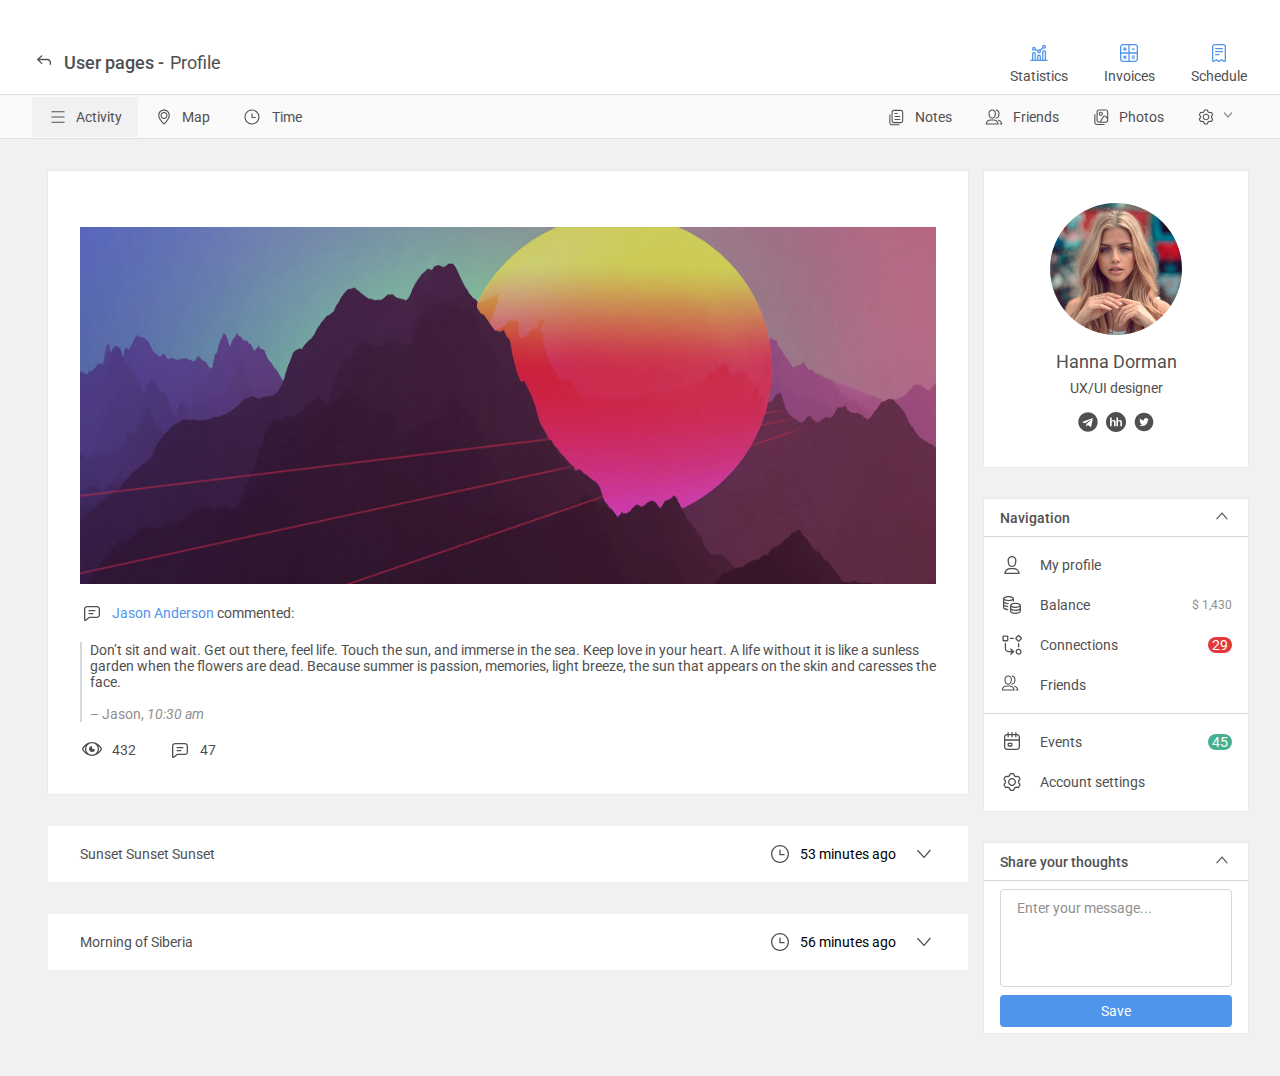
==== index.html @ f14dd613 "init" ====
<!DOCTYPE html>
<html lang="en">
<head>
    <meta charset="UTF-8">
    <meta http-equiv="X-UA-Compatible" content="IE=edge">
    <meta name="viewport" content="width=device-width, initial-scale=1.0">
    <link rel="preconnect" href="https://fonts.googleapis.com">
    <link rel="preconnect" href="https://fonts.gstatic.com" crossorigin>
    <link href="https://fonts.googleapis.com/css2?family=Roboto:ital,wght@0,400;0,500;1,400&display=swap" rel="stylesheet">
    <link rel="stylesheet" href="style/style.css">
    <title>Resume page</title>
</head>
<body>
  <header class="header">
    <div class="header__container">
      <h1 class="visually-hidden">Main page user profile</h1>
      <div class="header__top-wrap">
        <ul class="header__breadcrumbs-list">
          <li class="header__breadcrumbs-item header__breadcrumbs-item_previouse">
            <a href="" class="header__breadcrumbs-link">
              <svg width="24" height="24" viewBox="0 0 24 24" fill="none" xmlns="http://www.w3.org/2000/svg">
                <path d="M9.73251 16.0174C9.91251 16.0174 10.0825 15.9474 10.2125 15.8074C10.4525 15.5374 10.4325 15.1274 10.1725 14.8874L7.28136 12.1674H15.35C16.6479 12.1674 17.7 13.2195 17.7 14.5174V16.2971C17.7 16.656 17.991 16.9471 18.35 16.9471C18.709 16.9471 19 16.656 19 16.2971V14.5174C19 12.5015 17.3658 10.8674 15.35 10.8674H7.27185L7.27194 10.8519L10.1325 8.43738C10.4025 8.19738 10.4125 7.78738 10.1725 7.51738C9.93249 7.25738 9.52249 7.23738 9.25249 7.47738L5.2325 10.9819C4.9225 11.2619 4.9225 11.7419 5.2325 12.0219L9.29251 15.8474C9.42251 15.9674 9.57251 16.0174 9.73251 16.0174Z" fill="#505050"/>
              </svg>
            </a>
          </li>
          <li class="header__breadcrumbs-item header__breadcrumbs-item_current">
            <a href="" class="header__breadcrumbs-link">User pages</a>
          </li>
          <li class="header__breadcrumbs-item">
            <a href="" class="header__breadcrumbs-link">Profile</a>
          </li>
        </ul>
        <ul class="header__planning-panel">
          <li class="header__planning-item">
            <svg width="24" height="24" viewBox="0 0 24 24" fill="none" xmlns="http://www.w3.org/2000/svg">
              <path fill-rule="evenodd" clip-rule="evenodd" d="M19.0281 18.6972V10.9909C19.0281 9.91399 18.1551 9.04094 17.0781 9.04094C16.0011 9.04094 15.1281 9.91399 15.1281 10.9909L15.1281 18.6972H13.9501V15.5534C13.9501 14.4765 13.077 13.6034 12.0001 13.6034C10.9231 13.6034 10.0501 14.4765 10.0501 15.5534V18.6972H8.87197L8.87197 12.9909C8.87197 11.914 7.99892 11.0409 6.92197 11.0409C5.84501 11.0409 4.97197 11.914 4.97197 12.9909L4.97197 18.6972H3.93369C3.57471 18.6972 3.28369 18.9882 3.28369 19.3472C3.28369 19.7062 3.57471 19.9972 3.93369 19.9972H5.92149C5.92133 19.9972 5.92165 19.9972 5.92149 19.9972H7.92197C7.92174 19.9972 7.9222 19.9972 7.92197 19.9972H10.9992C10.9989 19.9972 10.9995 19.9972 10.9992 19.9972H13.0001C13.0004 19.9972 13.0008 19.9972 13.0011 19.9972H16.0769C16.0773 19.9972 16.0777 19.9972 16.0781 19.9972H18.0781C18.0785 19.9972 18.0789 19.9972 18.0794 19.9972H20.0665C20.4255 19.9972 20.7165 19.7062 20.7165 19.3472C20.7165 18.9882 20.4255 18.6972 20.0665 18.6972H19.0281ZM17.7281 18.6972V10.9909C17.7281 10.632 17.4371 10.3409 17.0781 10.3409C16.7191 10.3409 16.4281 10.632 16.4281 10.9909V18.6972H17.7281ZM6.27197 18.6972L6.27197 12.9909C6.27197 12.632 6.56298 12.3409 6.92197 12.3409C7.28095 12.3409 7.57197 12.632 7.57197 12.9909V18.6972H6.27197ZM11.3501 18.6972H12.6501V15.5534C12.6501 15.1945 12.3591 14.9034 12.0001 14.9034C11.6411 14.9034 11.3501 15.1945 11.3501 15.5534V18.6972Z" fill="#5095EC"/>
              <path fill-rule="evenodd" clip-rule="evenodd" d="M19.0781 5.69092C19.0781 6.79549 18.1827 7.69092 17.0781 7.69092C16.7419 7.69092 16.4251 7.60798 16.1471 7.46145L13.8606 9.58062C13.8549 9.56614 13.849 9.55174 13.8429 9.53743C13.9441 9.7767 14.0001 10.0398 14.0001 10.3159C14.0001 11.4205 13.1047 12.3159 12.0001 12.3159C10.8955 12.3159 10.0001 11.4205 10.0001 10.3159C10.0001 10.2509 10.0032 10.1866 10.0093 10.1232L8.25504 9.18188C7.90124 9.49844 7.43408 9.69092 6.92196 9.69092C5.81739 9.69092 4.92196 8.79549 4.92196 7.69092C4.92196 6.58635 5.81739 5.69092 6.92196 5.69092C8.02653 5.69092 8.92196 6.58635 8.92196 7.69092C8.92196 7.81259 8.9111 7.93173 8.89028 8.04741L10.5503 8.93817C10.5179 8.97224 10.4867 9.00745 10.4568 9.04373C10.8236 8.59924 11.3788 8.31592 12.0001 8.31592C12.3705 8.31592 12.7173 8.41659 13.0148 8.59206C13.0148 8.59206 13.0148 8.59206 13.0148 8.59206L15.2554 6.51538C15.1415 6.26399 15.0781 5.98486 15.0781 5.69092C15.0781 4.58635 15.9735 3.69092 17.0781 3.69092C18.1827 3.69092 19.0781 4.58635 19.0781 5.69092ZM17.7781 5.69092C17.7781 6.07752 17.4647 6.39092 17.0781 6.39092C16.6915 6.39092 16.3781 6.07752 16.3781 5.69092C16.3781 5.30432 16.6915 4.99092 17.0781 4.99092C17.4647 4.99092 17.7781 5.30432 17.7781 5.69092ZM7.62196 7.69092C7.62196 8.07752 7.30856 8.39092 6.92196 8.39092C6.53536 8.39092 6.22196 8.07752 6.22196 7.69092C6.22196 7.30432 6.53536 6.99092 6.92196 6.99092C7.30856 6.99092 7.62196 7.30432 7.62196 7.69092ZM12.0001 11.0159C12.3867 11.0159 12.7001 10.7025 12.7001 10.3159C12.7001 9.92932 12.3867 9.61592 12.0001 9.61592C11.6135 9.61592 11.3001 9.92932 11.3001 10.3159C11.3001 10.7025 11.6135 11.0159 12.0001 11.0159Z" fill="#5095EC"/>
            </svg>           
            <a class="header__planning-link" href="" >Statistics</a>
          </li>
          <li class="header__planning-item">
            <svg width="24" height="24" viewBox="0 0 24 24" fill="none" xmlns="http://www.w3.org/2000/svg">
              <path d="M7.86938 10.1843C7.51039 10.1843 7.21938 9.89331 7.21938 9.53433V8.68422H6.36938C6.01039 8.68422 5.71938 8.3932 5.71938 8.03422C5.71938 7.67523 6.01039 7.38422 6.36938 7.38422H7.21938V6.53433C7.21938 6.17534 7.51039 5.88433 7.86938 5.88433C8.22836 5.88433 8.51938 6.17534 8.51938 6.53433V7.38422H9.36938C9.72836 7.38422 10.0194 7.67523 10.0194 8.03422C10.0194 8.3932 9.72836 8.68422 9.36938 8.68422H8.51938V9.53433C8.51938 9.89331 8.22836 10.1843 7.86938 10.1843Z" fill="#5095EC"/>
              <path d="M9.38966 17.6766C9.13582 17.9305 8.72426 17.9305 8.47042 17.6766L7.86931 17.0755L7.26828 17.6765C7.01444 17.9304 6.60288 17.9304 6.34904 17.6765C6.0952 17.4227 6.0952 17.0111 6.34904 16.7573L6.95007 16.1563L6.3491 15.5553C6.09526 15.3014 6.09526 14.8899 6.3491 14.6361C6.60294 14.3822 7.0145 14.3822 7.26834 14.6361L7.86931 15.237L8.47036 14.636C8.7242 14.3821 9.13576 14.3821 9.3896 14.636C9.64344 14.8898 9.64344 15.3014 9.3896 15.5552L8.78855 16.1563L9.38966 16.7574C9.6435 17.0112 9.6435 17.4228 9.38966 17.6766Z" fill="#5095EC"/>
              <path d="M15.2561 14.4544C14.8971 14.4544 14.6061 14.7454 14.6061 15.1044C14.6061 15.4634 14.8971 15.7544 15.2561 15.7544H17.2561C17.6151 15.7544 17.9061 15.4634 17.9061 15.1044C17.9061 14.7454 17.6151 14.4544 17.2561 14.4544H15.2561Z" fill="#5095EC"/>
              <path d="M14.6061 17.1405C14.6061 16.7816 14.8971 16.4905 15.2561 16.4905H17.2561C17.6151 16.4905 17.9061 16.7816 17.9061 17.1405C17.9061 17.4995 17.6151 17.7905 17.2561 17.7905H15.2561C14.8971 17.7905 14.6061 17.4995 14.6061 17.1405Z" fill="#5095EC"/>
              <path d="M14.6061 8.03428C14.6061 7.67529 14.8971 7.38428 15.2561 7.38428H17.2561C17.6151 7.38428 17.9061 7.67529 17.9061 8.03428C17.9061 8.39326 17.6151 8.68428 17.2561 8.68428H15.2561C14.8971 8.68428 14.6061 8.39326 14.6061 8.03428Z" fill="#5095EC"/>
              <path fill-rule="evenodd" clip-rule="evenodd" d="M18 21C19.6569 21 21 19.6569 21 18V6C21 4.34315 19.6569 3 18 3H6C4.4467 3 3.16912 4.1805 3.01549 5.69327C3.00525 5.79412 3 5.89645 3 6V18C3 19.6569 4.34315 21 6 21H18ZM4.3 6C4.3 5.06112 5.06112 4.3 6 4.3L11.3522 4.3V11.3463H4.3V6ZM4.3 12.6463V18C4.3 18.9389 5.06112 19.7 6 19.7H11.3522V12.6463H4.3ZM12.6522 19.7H18C18.9389 19.7 19.7 18.9389 19.7 18V12.6463H12.6522V19.7ZM19.7 11.3463V6C19.7 5.06112 18.9389 4.3 18 4.3H12.6522V11.3463H19.7Z" fill="#5095EC"/>
            </svg>
            <a class="header__planning-link" href="" >Invoices</a>            
          </li>
          <li class="header__planning-item">
            <svg width="24" height="24" viewBox="0 0 24 24" fill="none" xmlns="http://www.w3.org/2000/svg">
              <path d="M8.65023 6.99888C8.29112 6.99888 8 7.28976 8 7.64858C8 8.00739 8.29112 8.29827 8.65023 8.29827H15.3527C15.7118 8.29827 16.0029 8.00739 16.0029 7.64858C16.0029 7.28976 15.7118 6.99888 15.3527 6.99888H8.65023Z" fill="#5095EC"/>
              <path d="M8 10.6472C8 10.2884 8.29112 9.99748 8.65023 9.99748H15.3526C15.7118 9.99748 16.0029 10.2884 16.0029 10.6472C16.0029 11.006 15.7118 11.2969 15.3526 11.2969H8.65023C8.29112 11.2969 8 11.006 8 10.6472Z" fill="#5095EC"/>
              <path d="M8 13.6458C8 13.287 8.29112 12.9961 8.65023 12.9961H11.8514C12.2105 12.9961 12.5016 13.287 12.5016 13.6458C12.5016 14.0046 12.2105 14.2955 11.8514 14.2955H8.65023C8.29112 14.2955 8 14.0046 8 13.6458Z" fill="#5095EC"/>
              <path fill-rule="evenodd" clip-rule="evenodd" d="M5 19.3936L5.00893 5.59989C5.00893 4.16462 6.1734 3.0011 7.60986 3.0011H16.3991C17.8355 3.0011 19 4.16462 19 5.59989L18.9911 19.3991C18.9911 20.6529 17.6129 21.4191 16.5467 20.7581L14.8715 19.7196C14.6634 19.5906 14.3979 19.601 14.2005 19.7458L12.9123 20.6909C12.3486 21.1045 11.5814 21.1045 11.0177 20.6909L9.73916 19.7529C9.54025 19.607 9.27229 19.5976 9.06373 19.7294L7.45607 20.7453C6.39034 21.4187 5 20.6536 5 19.3936ZM17.6911 19.3983L17.7 5.59989C17.7 4.8836 17.1186 4.3011 16.3991 4.3011H7.60986C6.89036 4.3011 6.30893 4.88444 6.30893 5.60073L6.3 19.3939C6.30021 19.6278 6.55998 19.7737 6.76164 19.6463L8.3693 18.6304C9.02973 18.2131 9.87828 18.2426 10.5082 18.7047L11.7867 19.6428C11.8927 19.7205 12.0373 19.7205 12.1433 19.6428L13.4315 18.6977C14.0565 18.2391 14.8976 18.2062 15.5565 18.6147L17.2316 19.6532C17.4335 19.7783 17.6911 19.6312 17.6911 19.3983Z" fill="#5095EC"/>
            </svg>
            <a class="header__planning-link" href="" >Schedule</a>             
          </li>
        </ul>
      </div>
      
      <nav class="header__navigation navigation">
        <ul class="navigation__list-1">
          <li class="navigation__item navigation__item-current navigation__item-activity">
            <a href="" class="navigation__link">Activity</a>
          </li>
          <li class="navigation__item navigation__item-map">
            <a href="map.html" class="navigation__link">Map</a>
          </li>
          <li class="navigation__item navigation__item-time">
            <a href="timer.html" class="navigation__link">Time</a>
          </li>
        </ul>
        <ul class="navigation__list-2">
          <li class="navigation__item navigation__item-notes">
            <a href="" class="navigation__link">Notes</a>
          </li>
          <li class="navigation__item navigation__item-friends">
            <a href="" class="navigation__link">Friends</a>
          </li>
          <li class="navigation__item navigation__item-photos">
            <a href="" class="navigation__link">Photos</a>
          </li>
          <li class="navigation__item navigation__item-settings">
            <p class="navigation__item-settings-title visually-hidden">Settings</p>
            <a href="" class="navigation__link nav-settings-link">
              <svg width="24" height="24" viewBox="0 0 24 24" fill="none" xmlns="http://www.w3.org/2000/svg">
                <path d="M7.71387 9.99632C7.71387 9.81632 7.78387 9.64632 7.92387 9.51632C8.19387 9.27632 8.60387 9.29632 8.84387 9.55632L11.9901 13.0495L15.0079 9.56022C15.2479 9.29022 15.6579 9.28022 15.9279 9.52022C16.1879 9.76022 16.2079 10.1702 15.9679 10.4402L12.5101 14.4195C12.2301 14.7295 11.7501 14.7295 11.4701 14.4195L7.88387 10.4363C7.76387 10.3063 7.71387 10.1563 7.71387 9.99632Z" fill="#8F8F8F"/>
              </svg>                
            </a>
          </li>
        </ul>
      </nav>
    </div>
  </header>
  <main>
    <section class="profile">
      <div class="container profile__container">
        <h2 class="visually-hidden">Hanna Dorman</h2>
        <div class="profile-wrap">
          <div class="profile-name-wrap">
            <img class="profile-img" src="image/images/user-photo.jpg" alt="Фотография пользователя данной страницы">
            <p class="profile-name">Hanna Dorman</p>
            <p class="profile-job">UX/UI designer</p>
            <ul class="profile-sm-list">
              <li class="profile-sm-item">
                <a href="" class="profile-link" aria-label="Ссылка на Telegram">
                  <svg width="20" height="20" viewBox="0 0 20 20" fill="none" xmlns="http://www.w3.org/2000/svg">
                    <path d="M10 0.3125C4.64813 0.3125 0.3125 4.64875 0.3125 10C0.3125 15.3512 4.64875 19.6875 10 19.6875C15.3519 19.6875 19.6875 15.3512 19.6875 10C19.6875 4.64875 15.3512 0.3125 10 0.3125ZM14.7581 6.94938L13.1681 14.4419C13.0506 14.9731 12.7344 15.1019 12.2931 14.8519L9.87125 13.0669L8.70312 14.1919C8.57438 14.3206 8.465 14.43 8.215 14.43L8.38688 11.965L12.875 7.91C13.0706 7.73812 12.8319 7.64062 12.5737 7.8125L7.02688 11.3044L4.63625 10.5581C4.11688 10.3944 4.105 10.0387 4.74563 9.78875L14.0856 6.18688C14.5194 6.03063 14.8981 6.2925 14.7575 6.94875L14.7581 6.94938Z" fill="#505050"/>
                    <clipPath id="clip0_6_327">
                    <rect width="20" height="20" fill="white"/>
                    </clipPath>
                  </svg>
                </a>
              </li>
              <li class="profile-sm-item">
                <a href="" class="profile-link" aria-label="Ссылка на HH.ru">
                  <svg width="20" height="20" viewBox="0 0 20 20" fill="none" xmlns="http://www.w3.org/2000/svg">
                    <path d="M10 20C15.5229 20 20 15.5229 20 10C20 4.47708 15.5229 0 10 0C4.47708 0 0 4.47708 0 10C0 15.5229 4.47708 20 10 20Z" fill="#505050"/>
                    <path d="M5.68761 5.48706V8.88873C6.20552 8.27123 6.82636 7.96039 7.54636 7.96039C7.91719 7.96039 8.24927 8.03123 8.54719 8.17164C8.84594 8.31123 9.06927 8.49039 9.22011 8.70789C9.37177 8.92748 9.47427 9.16789 9.52969 9.43289C9.58469 9.69664 9.61219 10.1071 9.61219 10.6637V14.3008H8.00302V11.025C8.00302 10.375 7.97386 9.96331 7.91261 9.78831C7.85522 9.61688 7.74138 9.46999 7.58969 9.37164C7.43469 9.26706 7.24177 9.21539 7.00886 9.21539C6.74219 9.21539 6.50302 9.28206 6.29511 9.41456C6.08261 9.54789 5.93011 9.74706 5.83344 10.0133C5.73511 10.28 5.68594 10.6737 5.68761 11.195L5.68594 14.3008H4.07886V5.48706H5.68802H5.68761ZM12.0239 5.48706V8.88873C12.5422 8.27123 13.1626 7.96039 13.8822 7.96039C14.2518 7.96039 14.5864 8.03123 14.8847 8.17164C15.1822 8.31123 15.4055 8.49039 15.5555 8.70789C15.7069 8.92602 15.8122 9.17271 15.8651 9.43289C15.9205 9.69664 15.948 10.1071 15.948 10.6637V14.3008H14.3405V11.025C14.3405 10.375 14.3101 9.96331 14.2489 9.78831C14.1915 9.61665 14.0773 9.46968 13.9251 9.37164C13.7718 9.26706 13.5772 9.21539 13.3443 9.21539C13.078 9.21539 12.8389 9.28206 12.6305 9.41456C12.4209 9.54789 12.2676 9.74706 12.1697 10.0133C12.073 10.28 12.0239 10.6737 12.0239 11.195V14.3008H10.4168V5.48706H12.0239Z" fill="white"/>
                    <clipPath id="clip0_6_330">
                    <rect width="20" height="20" fill="white"/>
                    </clipPath>
                  </svg>                    
                </a>
              </li>
              <li class="profile-sm-item">
                <a href="" class="profile-link" aria-label="Ссылка на Twiter">
                  <svg width="20" height="20" viewBox="0 0 20 20" fill="none" xmlns="http://www.w3.org/2000/svg">
                    <path d="M10 19.3091C15.1413 19.3091 19.3091 15.1413 19.3091 10C19.3091 4.85874 15.1413 0.690918 10 0.690918C4.85874 0.690918 0.690918 4.85874 0.690918 10C0.690918 15.1413 4.85874 19.3091 10 19.3091Z" fill="#505050"/>
                    <path d="M5.88716 6.58909C5.88716 6.58909 7.36352 8.25818 9.80716 8.53091C9.80716 8.53091 9.6908 7.13455 10.9308 6.35637C10.9308 6.35637 12.2108 5.50182 13.1817 6.74546C13.1817 6.74546 14.1126 6.55273 14.4617 6.32C14.4617 6.32 14.189 6.84728 13.7235 7.30182L14.7708 7.09455L13.7999 8.14182C13.7999 8.14182 14.189 11.6727 10.3272 13.5345C10.3272 13.5345 7.31989 14.6218 5.22534 13.1855C5.22534 13.1855 7.78534 12.7964 8.05807 12.2145C8.05807 12.2145 6.69807 12.0582 6.34898 10.8945L7.08716 10.8545C7.08716 10.8545 5.80716 10.7382 5.6508 8.91273L6.50534 9.02909C6.50898 9.03273 5.14898 8.64728 5.88716 6.58909Z" fill="white"/>
                    <clipPath id="clip0_6_338">
                    <rect width="20" height="20" fill="white"/>
                    </clipPath>
                  </svg>                    
                </a>
              </li>
            </ul>
          </div>
          <div class="profile__navigation-wrap">
            <div class="profile__navigation-subwrap menu-subwrap">
              <h3 class="profile__navigation-title subtitle">Navigation</h3>
              <button class="profile__navigation-btn btn-arrow-up">
                <svg width="20" height="20" viewBox="0 0 20 20" fill="none" xmlns="http://www.w3.org/2000/svg">
                  <path d="M4.26636 12.8665C4.26636 13.0165 4.32469 13.1582 4.44136 13.2665C4.66636 13.4665 5.00802 13.4499 5.20802 13.2332L9.99161 7.9256L14.6166 13.2666C14.8166 13.4916 15.1583 13.4999 15.3833 13.2999C15.5999 13.0999 15.6166 12.7582 15.4166 12.5332L10.4249 6.78394C10.1916 6.5256 9.79161 6.5256 9.55827 6.78394L4.40802 12.4999C4.30802 12.6082 4.26636 12.7332 4.26636 12.8665Z" fill="#505050"/>
                </svg>                  
              </button>  
            </div>

            <nav class="profile__navigation page-nav">
              <ul class="page-nav__list-1">
                <li class="page-nav__item page-nav__item-myprof">
                  <a class="page-nav__link" href="" >My profile</a>
                </li>
                <li class="page-nav__item page-nav__item-balance">
                  <a class="page-nav__link" href="" >Balance</a>
                  <p class="page-nav-balance">$ 1,430</p>
                </li>
                <li class="page-nav__item page-nav__item-connect">
                  <a class="page-nav__link" href="" >Connections</a>
                </li>
                <li class="page-nav__item page-nav__item-friends">
                  <a class="page-nav__link" href="" >Friends</a>
                </li>
              </ul>
              <ul class="page-nav__list-2">
                <li class="page-nav__item page-nav__item-events">
                  <a class="page-nav__link" href="" >Events</a>
                </li>
                <li class="page-nav__item page-nav__item-settings">
                  <a class="page-nav__link" href="" >Account settings</a>
                </li>
              </ul>
            </nav>
          </div>
          <div class="profile__message-wrap message">
            <div class="message-title-wrap menu-subwrap">
              <h3 class="message-title subtitle">Share your thoughts</h3>
              <button class="message__btn btn-arrow-up">
                <svg width="20" height="20" viewBox="0 0 20 20" fill="none" xmlns="http://www.w3.org/2000/svg">
                  <path d="M4.26636 12.8665C4.26636 13.0165 4.32469 13.1582 4.44136 13.2665C4.66636 13.4665 5.00802 13.4499 5.20802 13.2332L9.99161 7.9256L14.6166 13.2666C14.8166 13.4916 15.1583 13.4999 15.3833 13.2999C15.5999 13.0999 15.6166 12.7582 15.4166 12.5332L10.4249 6.78394C10.1916 6.5256 9.79161 6.5256 9.55827 6.78394L4.40802 12.4999C4.30802 12.6082 4.26636 12.7332 4.26636 12.8665Z" fill="#505050"/>
                </svg>  
              </button>
            </div>

            <form class="message__form"
                  action="https://jsonplaceholder.typicode.com/posts"
                  enctype="application/x-www-form-urlencoded"
                  method="get" >
              <label class="visually-hidden" for="story">Enter your message</label>
              <textarea class="message__input" name="story" id="story" cols="20" rows="5" placeholder="Enter your message..."></textarea>
              <button class="message__btn-submit" type="submit">Save</button>
            </form>
          </div>
          <article class="posts">
            <h3 class="posts__title visually-hidden">Last post</h3>
            <div class="posts__comment-autor-wrap">
              <div class="posts__img-wrap">
                <img class="posts-img" src="image/images/post-image.png" alt="Восходящее солнце, выглядывает из-за гор на переднем плане">
                </div>
              <p class="posts__comment-autor">
                <a href="" class="posts__comment-autor-link">Jason Anderson</a>  
                commented:
              </p>
              <figure class="posts__figure">
                <blockquote  class="posts__blockquote">
                  <p class="posts__blockquote-text">
                    Don’t&nbsp;sit and wait. Get out there, feel life. Touch the sun, and immerse in&nbsp;the sea. 
                    Keep love in&nbsp;your heart. A&nbsp;life without it&nbsp;is&nbsp;like a&nbsp;sunless 
                    garden when the flowers are dead. Because summer is&nbsp;passion, memories, light breeze, 
                    the sun that appears on&nbsp;the skin and caresses the face.
                  </p>
                </blockquote>
                <figcaption class="posts__name-autor">– Jason, <time datetime="2022-10-12T10:30Z">10:30 am</time></figcaption>
              </figure>
              <div class="posts__other-comment-wrap">
                <p class="posts__other-comments">432</p>
                <button class="posts__comment-show-all">
                  <svg width="24" height="24" viewBox="0 0 24 24" fill="none" xmlns="http://www.w3.org/2000/svg">
                    <path fill-rule="evenodd" clip-rule="evenodd" d="M4 8C4 6.34315 5.34315 5 7 5H17C18.6569 5 20 6.34315 20 8V14C20 15.6569 18.6569 17 17 17H9.52219L6.1121 19.7281C5.26091 20.409 4 19.803 4 18.7129V8ZM5.3 18.7129L9.06617 15.7H17C17.9389 15.7 18.7 14.9389 18.7 14V8C18.7 7.06112 17.9389 6.3 17 6.3H7C6.06112 6.3 5.3 7.06112 5.3 8L5.3 18.7129ZM8.49219 9.64356C8.49219 9.28458 8.7832 8.99356 9.14219 8.99356H14.8579C15.2169 8.99356 15.5079 9.28458 15.5079 9.64356C15.5079 10.0025 15.2169 10.2936 14.8579 10.2936L9.14219 10.2936C8.7832 10.2936 8.49219 10.0025 8.49219 9.64356ZM8.49219 12.6361C8.49219 12.2771 8.7832 11.9861 9.14219 11.9861L12.7912 11.9861C13.1502 11.9861 13.4412 12.2771 13.4412 12.6361C13.4412 12.9951 13.1502 13.2861 12.7912 13.2861H9.14219C8.7832 13.2861 8.49219 12.9951 8.49219 12.6361Z" fill="#505050"/>
                  </svg>
                  <span class="posts__comment-show-all-txt">47</span>                  
                </button>
              </div>
  
            </div>
            <article class="post-2">
              <h3 class="post-2__title">Sunset Sunset Sunset</h3>
              <div class="post-2__info-wrap">
                <button class="post-2__btn btn-arrow-down">
                  <svg width="24" height="24" viewBox="0 0 24 24" fill="none" xmlns="http://www.w3.org/2000/svg">
                    <path d="M12.65 8.15343C12.65 7.79445 12.359 7.50344 12 7.50344C11.641 7.50344 11.35 7.79445 11.35 8.15343V12.6534C11.35 13.0124 11.641 13.3034 12 13.3034H16C16.359 13.3034 16.65 13.0124 16.65 12.6534C16.65 12.2945 16.359 12.0034 16 12.0034H12.65V8.15343Z" fill="#505050"/>
                    <path fill-rule="evenodd" clip-rule="evenodd" d="M3 12C3 7.02944 7.02944 3 12 3C16.9706 3 21 7.02944 21 12C21 16.9706 16.9706 21 12 21C7.02944 21 3 16.9706 3 12ZM12 4.3C7.74741 4.3 4.3 7.74741 4.3 12C4.3 16.2526 7.74741 19.7 12 19.7C16.2526 19.7 19.7 16.2526 19.7 12C19.7 7.74741 16.2526 4.3 12 4.3Z" fill="#505050"/>
                  </svg>                    
                  <span class="post-2__timepost timepost">53 minutes ago</span>
                  <svg width="24" height="24" viewBox="0 0 24 24" fill="none" xmlns="http://www.w3.org/2000/svg">
                    <path d="M5.11963 8.56008C5.11963 8.38008 5.18963 8.21008 5.32963 8.08008C5.59963 7.84008 6.00963 7.86008 6.24963 8.12008L11.9899 14.4892L17.5399 8.08006C17.7799 7.81006 18.1899 7.80006 18.4599 8.04006C18.7199 8.28006 18.7399 8.69006 18.4999 8.96006L12.5099 15.8592C12.2299 16.1692 11.7499 16.1692 11.4699 15.8592L5.28963 9.00008C5.16963 8.87008 5.11963 8.72008 5.11963 8.56008Z" fill="#505050"/>
                  </svg>                    
                </button>
              </div>
            </article>
            <article class="post-3">
              <h3 class="post-3__title">Morning of Siberia</h3>
              <div class="post-3__info-wrap">
                <button class="post-3__btn btn-arrow-down">
                  <svg width="24" height="24" viewBox="0 0 24 24" fill="none" xmlns="http://www.w3.org/2000/svg">
                    <path d="M12.65 8.15343C12.65 7.79445 12.359 7.50344 12 7.50344C11.641 7.50344 11.35 7.79445 11.35 8.15343V12.6534C11.35 13.0124 11.641 13.3034 12 13.3034H16C16.359 13.3034 16.65 13.0124 16.65 12.6534C16.65 12.2945 16.359 12.0034 16 12.0034H12.65V8.15343Z" fill="#505050"/>
                    <path fill-rule="evenodd" clip-rule="evenodd" d="M3 12C3 7.02944 7.02944 3 12 3C16.9706 3 21 7.02944 21 12C21 16.9706 16.9706 21 12 21C7.02944 21 3 16.9706 3 12ZM12 4.3C7.74741 4.3 4.3 7.74741 4.3 12C4.3 16.2526 7.74741 19.7 12 19.7C16.2526 19.7 19.7 16.2526 19.7 12C19.7 7.74741 16.2526 4.3 12 4.3Z" fill="#505050"/>
                  </svg>         
                  <span class="post-3__timepost timepost">56 minutes ago</span>
                  <svg width="24" height="24" viewBox="0 0 24 24" fill="none" xmlns="http://www.w3.org/2000/svg">
                    <path d="M5.11963 8.56008C5.11963 8.38008 5.18963 8.21008 5.32963 8.08008C5.59963 7.84008 6.00963 7.86008 6.24963 8.12008L11.9899 14.4892L17.5399 8.08006C17.7799 7.81006 18.1899 7.80006 18.4599 8.04006C18.7199 8.28006 18.7399 8.69006 18.4999 8.96006L12.5099 15.8592C12.2299 16.1692 11.7499 16.1692 11.4699 15.8592L5.28963 9.00008C5.16963 8.87008 5.11963 8.72008 5.11963 8.56008Z" fill="#505050"/>
                  </svg>  
                </button>
              </div>
            </article>
          </article>
        </div>
      </div>
    </section>
  </main>
</body>
</html>
---- style/style.css ----
/* @import "var.css"; */
@import "normilize.css";
@import "global_style.css";
@import "header.css";
@import "page.css";
@import "map.css";
@import "timer.css";
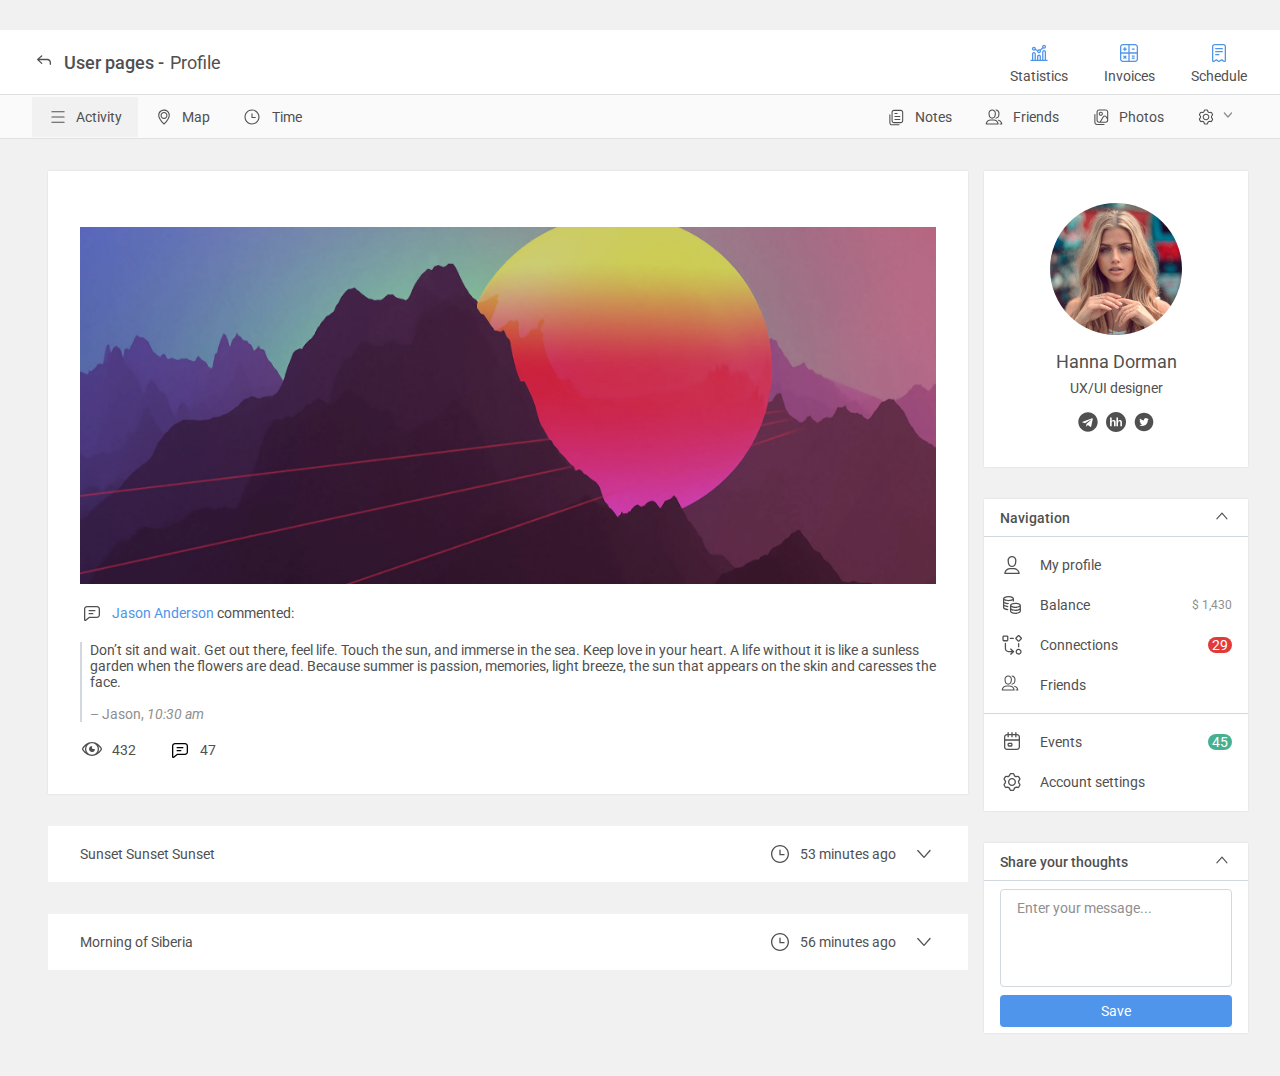
==== commit b1905cb4: "connected map API, added hover, fix some style problems" ====
--- a/index.html
+++ b/index.html
@@ -13,21 +13,20 @@
 <body>
   <header class="header">
     <div class="header__container">
-      <h1 class="visually-hidden">Main page user profile</h1>
       <div class="header__top-wrap">
         <ul class="header__breadcrumbs-list">
           <li class="header__breadcrumbs-item header__breadcrumbs-item_previouse">
-            <a href="" class="header__breadcrumbs-link">
+            <a href="#" class="header__breadcrumbs-link">
               <svg width="24" height="24" viewBox="0 0 24 24" fill="none" xmlns="http://www.w3.org/2000/svg">
                 <path d="M9.73251 16.0174C9.91251 16.0174 10.0825 15.9474 10.2125 15.8074C10.4525 15.5374 10.4325 15.1274 10.1725 14.8874L7.28136 12.1674H15.35C16.6479 12.1674 17.7 13.2195 17.7 14.5174V16.2971C17.7 16.656 17.991 16.9471 18.35 16.9471C18.709 16.9471 19 16.656 19 16.2971V14.5174C19 12.5015 17.3658 10.8674 15.35 10.8674H7.27185L7.27194 10.8519L10.1325 8.43738C10.4025 8.19738 10.4125 7.78738 10.1725 7.51738C9.93249 7.25738 9.52249 7.23738 9.25249 7.47738L5.2325 10.9819C4.9225 11.2619 4.9225 11.7419 5.2325 12.0219L9.29251 15.8474C9.42251 15.9674 9.57251 16.0174 9.73251 16.0174Z" fill="#505050"/>
               </svg>
             </a>
           </li>
           <li class="header__breadcrumbs-item header__breadcrumbs-item_current">
-            <a href="" class="header__breadcrumbs-link">User pages</a>
+            <a href="#" class="header__breadcrumbs-link">User pages</a>
           </li>
           <li class="header__breadcrumbs-item">
-            <a href="" class="header__breadcrumbs-link">Profile</a>
+            <a href="#" class="header__breadcrumbs-link">Profile</a>
           </li>
         </ul>
         <ul class="header__planning-panel">
@@ -36,7 +35,7 @@
               <path fill-rule="evenodd" clip-rule="evenodd" d="M19.0281 18.6972V10.9909C19.0281 9.91399 18.1551 9.04094 17.0781 9.04094C16.0011 9.04094 15.1281 9.91399 15.1281 10.9909L15.1281 18.6972H13.9501V15.5534C13.9501 14.4765 13.077 13.6034 12.0001 13.6034C10.9231 13.6034 10.0501 14.4765 10.0501 15.5534V18.6972H8.87197L8.87197 12.9909C8.87197 11.914 7.99892 11.0409 6.92197 11.0409C5.84501 11.0409 4.97197 11.914 4.97197 12.9909L4.97197 18.6972H3.93369C3.57471 18.6972 3.28369 18.9882 3.28369 19.3472C3.28369 19.7062 3.57471 19.9972 3.93369 19.9972H5.92149C5.92133 19.9972 5.92165 19.9972 5.92149 19.9972H7.92197C7.92174 19.9972 7.9222 19.9972 7.92197 19.9972H10.9992C10.9989 19.9972 10.9995 19.9972 10.9992 19.9972H13.0001C13.0004 19.9972 13.0008 19.9972 13.0011 19.9972H16.0769C16.0773 19.9972 16.0777 19.9972 16.0781 19.9972H18.0781C18.0785 19.9972 18.0789 19.9972 18.0794 19.9972H20.0665C20.4255 19.9972 20.7165 19.7062 20.7165 19.3472C20.7165 18.9882 20.4255 18.6972 20.0665 18.6972H19.0281ZM17.7281 18.6972V10.9909C17.7281 10.632 17.4371 10.3409 17.0781 10.3409C16.7191 10.3409 16.4281 10.632 16.4281 10.9909V18.6972H17.7281ZM6.27197 18.6972L6.27197 12.9909C6.27197 12.632 6.56298 12.3409 6.92197 12.3409C7.28095 12.3409 7.57197 12.632 7.57197 12.9909V18.6972H6.27197ZM11.3501 18.6972H12.6501V15.5534C12.6501 15.1945 12.3591 14.9034 12.0001 14.9034C11.6411 14.9034 11.3501 15.1945 11.3501 15.5534V18.6972Z" fill="#5095EC"/>
               <path fill-rule="evenodd" clip-rule="evenodd" d="M19.0781 5.69092C19.0781 6.79549 18.1827 7.69092 17.0781 7.69092C16.7419 7.69092 16.4251 7.60798 16.1471 7.46145L13.8606 9.58062C13.8549 9.56614 13.849 9.55174 13.8429 9.53743C13.9441 9.7767 14.0001 10.0398 14.0001 10.3159C14.0001 11.4205 13.1047 12.3159 12.0001 12.3159C10.8955 12.3159 10.0001 11.4205 10.0001 10.3159C10.0001 10.2509 10.0032 10.1866 10.0093 10.1232L8.25504 9.18188C7.90124 9.49844 7.43408 9.69092 6.92196 9.69092C5.81739 9.69092 4.92196 8.79549 4.92196 7.69092C4.92196 6.58635 5.81739 5.69092 6.92196 5.69092C8.02653 5.69092 8.92196 6.58635 8.92196 7.69092C8.92196 7.81259 8.9111 7.93173 8.89028 8.04741L10.5503 8.93817C10.5179 8.97224 10.4867 9.00745 10.4568 9.04373C10.8236 8.59924 11.3788 8.31592 12.0001 8.31592C12.3705 8.31592 12.7173 8.41659 13.0148 8.59206C13.0148 8.59206 13.0148 8.59206 13.0148 8.59206L15.2554 6.51538C15.1415 6.26399 15.0781 5.98486 15.0781 5.69092C15.0781 4.58635 15.9735 3.69092 17.0781 3.69092C18.1827 3.69092 19.0781 4.58635 19.0781 5.69092ZM17.7781 5.69092C17.7781 6.07752 17.4647 6.39092 17.0781 6.39092C16.6915 6.39092 16.3781 6.07752 16.3781 5.69092C16.3781 5.30432 16.6915 4.99092 17.0781 4.99092C17.4647 4.99092 17.7781 5.30432 17.7781 5.69092ZM7.62196 7.69092C7.62196 8.07752 7.30856 8.39092 6.92196 8.39092C6.53536 8.39092 6.22196 8.07752 6.22196 7.69092C6.22196 7.30432 6.53536 6.99092 6.92196 6.99092C7.30856 6.99092 7.62196 7.30432 7.62196 7.69092ZM12.0001 11.0159C12.3867 11.0159 12.7001 10.7025 12.7001 10.3159C12.7001 9.92932 12.3867 9.61592 12.0001 9.61592C11.6135 9.61592 11.3001 9.92932 11.3001 10.3159C11.3001 10.7025 11.6135 11.0159 12.0001 11.0159Z" fill="#5095EC"/>
             </svg>           
-            <a class="header__planning-link" href="" >Statistics</a>
+            <a href="#" class="header__planning-link">Statistics</a>
           </li>
           <li class="header__planning-item">
             <svg width="24" height="24" viewBox="0 0 24 24" fill="none" xmlns="http://www.w3.org/2000/svg">
@@ -47,7 +46,7 @@
               <path d="M14.6061 8.03428C14.6061 7.67529 14.8971 7.38428 15.2561 7.38428H17.2561C17.6151 7.38428 17.9061 7.67529 17.9061 8.03428C17.9061 8.39326 17.6151 8.68428 17.2561 8.68428H15.2561C14.8971 8.68428 14.6061 8.39326 14.6061 8.03428Z" fill="#5095EC"/>
               <path fill-rule="evenodd" clip-rule="evenodd" d="M18 21C19.6569 21 21 19.6569 21 18V6C21 4.34315 19.6569 3 18 3H6C4.4467 3 3.16912 4.1805 3.01549 5.69327C3.00525 5.79412 3 5.89645 3 6V18C3 19.6569 4.34315 21 6 21H18ZM4.3 6C4.3 5.06112 5.06112 4.3 6 4.3L11.3522 4.3V11.3463H4.3V6ZM4.3 12.6463V18C4.3 18.9389 5.06112 19.7 6 19.7H11.3522V12.6463H4.3ZM12.6522 19.7H18C18.9389 19.7 19.7 18.9389 19.7 18V12.6463H12.6522V19.7ZM19.7 11.3463V6C19.7 5.06112 18.9389 4.3 18 4.3H12.6522V11.3463H19.7Z" fill="#5095EC"/>
             </svg>
-            <a class="header__planning-link" href="" >Invoices</a>            
+            <a href="#" class="header__planning-link">Invoices</a>            
           </li>
           <li class="header__planning-item">
             <svg width="24" height="24" viewBox="0 0 24 24" fill="none" xmlns="http://www.w3.org/2000/svg">
@@ -56,7 +55,7 @@
               <path d="M8 13.6458C8 13.287 8.29112 12.9961 8.65023 12.9961H11.8514C12.2105 12.9961 12.5016 13.287 12.5016 13.6458C12.5016 14.0046 12.2105 14.2955 11.8514 14.2955H8.65023C8.29112 14.2955 8 14.0046 8 13.6458Z" fill="#5095EC"/>
               <path fill-rule="evenodd" clip-rule="evenodd" d="M5 19.3936L5.00893 5.59989C5.00893 4.16462 6.1734 3.0011 7.60986 3.0011H16.3991C17.8355 3.0011 19 4.16462 19 5.59989L18.9911 19.3991C18.9911 20.6529 17.6129 21.4191 16.5467 20.7581L14.8715 19.7196C14.6634 19.5906 14.3979 19.601 14.2005 19.7458L12.9123 20.6909C12.3486 21.1045 11.5814 21.1045 11.0177 20.6909L9.73916 19.7529C9.54025 19.607 9.27229 19.5976 9.06373 19.7294L7.45607 20.7453C6.39034 21.4187 5 20.6536 5 19.3936ZM17.6911 19.3983L17.7 5.59989C17.7 4.8836 17.1186 4.3011 16.3991 4.3011H7.60986C6.89036 4.3011 6.30893 4.88444 6.30893 5.60073L6.3 19.3939C6.30021 19.6278 6.55998 19.7737 6.76164 19.6463L8.3693 18.6304C9.02973 18.2131 9.87828 18.2426 10.5082 18.7047L11.7867 19.6428C11.8927 19.7205 12.0373 19.7205 12.1433 19.6428L13.4315 18.6977C14.0565 18.2391 14.8976 18.2062 15.5565 18.6147L17.2316 19.6532C17.4335 19.7783 17.6911 19.6312 17.6911 19.3983Z" fill="#5095EC"/>
             </svg>
-            <a class="header__planning-link" href="" >Schedule</a>             
+            <a href="#" class="header__planning-link">Schedule</a>             
           </li>
         </ul>
       </div>
@@ -64,7 +63,7 @@
       <nav class="header__navigation navigation">
         <ul class="navigation__list-1">
           <li class="navigation__item navigation__item-current navigation__item-activity">
-            <a href="" class="navigation__link">Activity</a>
+            <a href="#" class="navigation__link">Activity</a>
           </li>
           <li class="navigation__item navigation__item-map">
             <a href="map.html" class="navigation__link">Map</a>
@@ -78,14 +77,14 @@
             <a href="" class="navigation__link">Notes</a>
           </li>
           <li class="navigation__item navigation__item-friends">
-            <a href="" class="navigation__link">Friends</a>
+            <a href="#" class="navigation__link">Friends</a>
           </li>
           <li class="navigation__item navigation__item-photos">
-            <a href="" class="navigation__link">Photos</a>
+            <a href="#" class="navigation__link">Photos</a>
           </li>
           <li class="navigation__item navigation__item-settings">
             <p class="navigation__item-settings-title visually-hidden">Settings</p>
-            <a href="" class="navigation__link nav-settings-link">
+            <a href="#" class="navigation__link nav-settings-link">
               <svg width="24" height="24" viewBox="0 0 24 24" fill="none" xmlns="http://www.w3.org/2000/svg">
                 <path d="M7.71387 9.99632C7.71387 9.81632 7.78387 9.64632 7.92387 9.51632C8.19387 9.27632 8.60387 9.29632 8.84387 9.55632L11.9901 13.0495L15.0079 9.56022C15.2479 9.29022 15.6579 9.28022 15.9279 9.52022C16.1879 9.76022 16.2079 10.1702 15.9679 10.4402L12.5101 14.4195C12.2301 14.7295 11.7501 14.7295 11.4701 14.4195L7.88387 10.4363C7.76387 10.3063 7.71387 10.1563 7.71387 9.99632Z" fill="#8F8F8F"/>
               </svg>                
@@ -98,17 +97,18 @@
   <main>
     <section class="profile">
       <div class="container profile__container">
-        <h2 class="visually-hidden">Hanna Dorman</h2>
+        <h1 class="visually-hidden">Main page user profile</h1>
         <div class="profile-wrap">
           <div class="profile-name-wrap">
+            <h2 class="visually-hidden">Information about user</h2>
             <img class="profile-img" src="image/images/user-photo.jpg" alt="Фотография пользователя данной страницы">
             <p class="profile-name">Hanna Dorman</p>
             <p class="profile-job">UX/UI designer</p>
             <ul class="profile-sm-list">
               <li class="profile-sm-item">
-                <a href="" class="profile-link" aria-label="Ссылка на Telegram">
-                  <svg width="20" height="20" viewBox="0 0 20 20" fill="none" xmlns="http://www.w3.org/2000/svg">
-                    <path d="M10 0.3125C4.64813 0.3125 0.3125 4.64875 0.3125 10C0.3125 15.3512 4.64875 19.6875 10 19.6875C15.3519 19.6875 19.6875 15.3512 19.6875 10C19.6875 4.64875 15.3512 0.3125 10 0.3125ZM14.7581 6.94938L13.1681 14.4419C13.0506 14.9731 12.7344 15.1019 12.2931 14.8519L9.87125 13.0669L8.70312 14.1919C8.57438 14.3206 8.465 14.43 8.215 14.43L8.38688 11.965L12.875 7.91C13.0706 7.73812 12.8319 7.64062 12.5737 7.8125L7.02688 11.3044L4.63625 10.5581C4.11688 10.3944 4.105 10.0387 4.74563 9.78875L14.0856 6.18688C14.5194 6.03063 14.8981 6.2925 14.7575 6.94875L14.7581 6.94938Z" fill="#505050"/>
+                <a href="#" class="profile-link" aria-label="Ссылка на Telegram">
+                  <svg width="20" height="20" viewBox="0 0 20 20" fill="currentColor" xmlns="http://www.w3.org/2000/svg">
+                    <path d="M10 0.3125C4.64813 0.3125 0.3125 4.64875 0.3125 10C0.3125 15.3512 4.64875 19.6875 10 19.6875C15.3519 19.6875 19.6875 15.3512 19.6875 10C19.6875 4.64875 15.3512 0.3125 10 0.3125ZM14.7581 6.94938L13.1681 14.4419C13.0506 14.9731 12.7344 15.1019 12.2931 14.8519L9.87125 13.0669L8.70312 14.1919C8.57438 14.3206 8.465 14.43 8.215 14.43L8.38688 11.965L12.875 7.91C13.0706 7.73812 12.8319 7.64062 12.5737 7.8125L7.02688 11.3044L4.63625 10.5581C4.11688 10.3944 4.105 10.0387 4.74563 9.78875L14.0856 6.18688C14.5194 6.03063 14.8981 6.2925 14.7575 6.94875L14.7581 6.94938Z"/>
                     <clipPath id="clip0_6_327">
                     <rect width="20" height="20" fill="white"/>
                     </clipPath>
@@ -116,9 +116,9 @@
                 </a>
               </li>
               <li class="profile-sm-item">
-                <a href="" class="profile-link" aria-label="Ссылка на HH.ru">
-                  <svg width="20" height="20" viewBox="0 0 20 20" fill="none" xmlns="http://www.w3.org/2000/svg">
-                    <path d="M10 20C15.5229 20 20 15.5229 20 10C20 4.47708 15.5229 0 10 0C4.47708 0 0 4.47708 0 10C0 15.5229 4.47708 20 10 20Z" fill="#505050"/>
+                <a href="#" class="profile-link" aria-label="Ссылка на HH.ru">
+                  <svg width="20" height="20" viewBox="0 0 20 20" fill="currentColor" xmlns="http://www.w3.org/2000/svg">
+                    <path d="M10 20C15.5229 20 20 15.5229 20 10C20 4.47708 15.5229 0 10 0C4.47708 0 0 4.47708 0 10C0 15.5229 4.47708 20 10 20Z"/>
                     <path d="M5.68761 5.48706V8.88873C6.20552 8.27123 6.82636 7.96039 7.54636 7.96039C7.91719 7.96039 8.24927 8.03123 8.54719 8.17164C8.84594 8.31123 9.06927 8.49039 9.22011 8.70789C9.37177 8.92748 9.47427 9.16789 9.52969 9.43289C9.58469 9.69664 9.61219 10.1071 9.61219 10.6637V14.3008H8.00302V11.025C8.00302 10.375 7.97386 9.96331 7.91261 9.78831C7.85522 9.61688 7.74138 9.46999 7.58969 9.37164C7.43469 9.26706 7.24177 9.21539 7.00886 9.21539C6.74219 9.21539 6.50302 9.28206 6.29511 9.41456C6.08261 9.54789 5.93011 9.74706 5.83344 10.0133C5.73511 10.28 5.68594 10.6737 5.68761 11.195L5.68594 14.3008H4.07886V5.48706H5.68802H5.68761ZM12.0239 5.48706V8.88873C12.5422 8.27123 13.1626 7.96039 13.8822 7.96039C14.2518 7.96039 14.5864 8.03123 14.8847 8.17164C15.1822 8.31123 15.4055 8.49039 15.5555 8.70789C15.7069 8.92602 15.8122 9.17271 15.8651 9.43289C15.9205 9.69664 15.948 10.1071 15.948 10.6637V14.3008H14.3405V11.025C14.3405 10.375 14.3101 9.96331 14.2489 9.78831C14.1915 9.61665 14.0773 9.46968 13.9251 9.37164C13.7718 9.26706 13.5772 9.21539 13.3443 9.21539C13.078 9.21539 12.8389 9.28206 12.6305 9.41456C12.4209 9.54789 12.2676 9.74706 12.1697 10.0133C12.073 10.28 12.0239 10.6737 12.0239 11.195V14.3008H10.4168V5.48706H12.0239Z" fill="white"/>
                     <clipPath id="clip0_6_330">
                     <rect width="20" height="20" fill="white"/>
@@ -127,9 +127,9 @@
                 </a>
               </li>
               <li class="profile-sm-item">
-                <a href="" class="profile-link" aria-label="Ссылка на Twiter">
-                  <svg width="20" height="20" viewBox="0 0 20 20" fill="none" xmlns="http://www.w3.org/2000/svg">
-                    <path d="M10 19.3091C15.1413 19.3091 19.3091 15.1413 19.3091 10C19.3091 4.85874 15.1413 0.690918 10 0.690918C4.85874 0.690918 0.690918 4.85874 0.690918 10C0.690918 15.1413 4.85874 19.3091 10 19.3091Z" fill="#505050"/>
+                <a href="#" class="profile-link" aria-label="Ссылка на Twiter">
+                  <svg width="20" height="20" viewBox="0 0 20 20" fill="currentColor" xmlns="http://www.w3.org/2000/svg">
+                    <path d="M10 19.3091C15.1413 19.3091 19.3091 15.1413 19.3091 10C19.3091 4.85874 15.1413 0.690918 10 0.690918C4.85874 0.690918 0.690918 4.85874 0.690918 10C0.690918 15.1413 4.85874 19.3091 10 19.3091Z"/>
                     <path d="M5.88716 6.58909C5.88716 6.58909 7.36352 8.25818 9.80716 8.53091C9.80716 8.53091 9.6908 7.13455 10.9308 6.35637C10.9308 6.35637 12.2108 5.50182 13.1817 6.74546C13.1817 6.74546 14.1126 6.55273 14.4617 6.32C14.4617 6.32 14.189 6.84728 13.7235 7.30182L14.7708 7.09455L13.7999 8.14182C13.7999 8.14182 14.189 11.6727 10.3272 13.5345C10.3272 13.5345 7.31989 14.6218 5.22534 13.1855C5.22534 13.1855 7.78534 12.7964 8.05807 12.2145C8.05807 12.2145 6.69807 12.0582 6.34898 10.8945L7.08716 10.8545C7.08716 10.8545 5.80716 10.7382 5.6508 8.91273L6.50534 9.02909C6.50898 9.03273 5.14898 8.64728 5.88716 6.58909Z" fill="white"/>
                     <clipPath id="clip0_6_338">
                     <rect width="20" height="20" fill="white"/>
@@ -141,44 +141,44 @@
           </div>
           <div class="profile__navigation-wrap">
             <div class="profile__navigation-subwrap menu-subwrap">
-              <h3 class="profile__navigation-title subtitle">Navigation</h3>
-              <button class="profile__navigation-btn btn-arrow-up">
+              <h2 class="profile__navigation-title subtitle">Navigation</h2>
+              <button class="profile__navigation-btn btn-arrow-up" type="button">
                 <svg width="20" height="20" viewBox="0 0 20 20" fill="none" xmlns="http://www.w3.org/2000/svg">
                   <path d="M4.26636 12.8665C4.26636 13.0165 4.32469 13.1582 4.44136 13.2665C4.66636 13.4665 5.00802 13.4499 5.20802 13.2332L9.99161 7.9256L14.6166 13.2666C14.8166 13.4916 15.1583 13.4999 15.3833 13.2999C15.5999 13.0999 15.6166 12.7582 15.4166 12.5332L10.4249 6.78394C10.1916 6.5256 9.79161 6.5256 9.55827 6.78394L4.40802 12.4999C4.30802 12.6082 4.26636 12.7332 4.26636 12.8665Z" fill="#505050"/>
                 </svg>                  
               </button>  
             </div>
-
             <nav class="profile__navigation page-nav">
               <ul class="page-nav__list-1">
                 <li class="page-nav__item page-nav__item-myprof">
-                  <a class="page-nav__link" href="" >My profile</a>
+                  <a class="page-nav__link" href="#" >My profile</a>
                 </li>
                 <li class="page-nav__item page-nav__item-balance">
-                  <a class="page-nav__link" href="" >Balance</a>
+                  <a class="page-nav__link" href="#" >Balance</a>
                   <p class="page-nav-balance">$ 1,430</p>
                 </li>
                 <li class="page-nav__item page-nav__item-connect">
-                  <a class="page-nav__link" href="" >Connections</a>
+                  <a class="page-nav__link" href="#" >Connections</a>
                 </li>
                 <li class="page-nav__item page-nav__item-friends">
-                  <a class="page-nav__link" href="" >Friends</a>
+                  <a class="page-nav__link" href="#" >Friends</a>
                 </li>
               </ul>
               <ul class="page-nav__list-2">
                 <li class="page-nav__item page-nav__item-events">
-                  <a class="page-nav__link" href="" >Events</a>
+                  <a class="page-nav__link" href="#" >Events</a>
                 </li>
                 <li class="page-nav__item page-nav__item-settings">
-                  <a class="page-nav__link" href="" >Account settings</a>
+                  <a class="page-nav__link" href="#" >Account settings</a>
                 </li>
               </ul>
             </nav>
           </div>
+
           <div class="profile__message-wrap message">
             <div class="message-title-wrap menu-subwrap">
-              <h3 class="message-title subtitle">Share your thoughts</h3>
-              <button class="message__btn btn-arrow-up">
+              <h2 class="message-title subtitle">Share your thoughts</h2>
+              <button class="message__btn btn-arrow-up" type="button">
                 <svg width="20" height="20" viewBox="0 0 20 20" fill="none" xmlns="http://www.w3.org/2000/svg">
                   <path d="M4.26636 12.8665C4.26636 13.0165 4.32469 13.1582 4.44136 13.2665C4.66636 13.4665 5.00802 13.4499 5.20802 13.2332L9.99161 7.9256L14.6166 13.2666C14.8166 13.4916 15.1583 13.4999 15.3833 13.2999C15.5999 13.0999 15.6166 12.7582 15.4166 12.5332L10.4249 6.78394C10.1916 6.5256 9.79161 6.5256 9.55827 6.78394L4.40802 12.4999C4.30802 12.6082 4.26636 12.7332 4.26636 12.8665Z" fill="#505050"/>
                 </svg>  
@@ -194,14 +194,15 @@
               <button class="message__btn-submit" type="submit">Save</button>
             </form>
           </div>
+
           <article class="posts">
-            <h3 class="posts__title visually-hidden">Last post</h3>
+            <h2 class="posts__title visually-hidden">Last post</h2>
             <div class="posts__comment-autor-wrap">
               <div class="posts__img-wrap">
                 <img class="posts-img" src="image/images/post-image.png" alt="Восходящее солнце, выглядывает из-за гор на переднем плане">
                 </div>
               <p class="posts__comment-autor">
-                <a href="" class="posts__comment-autor-link">Jason Anderson</a>  
+                <a href="#" class="posts__comment-autor-link">Jason Anderson</a>  
                 commented:
               </p>
               <figure class="posts__figure">
@@ -217,9 +218,9 @@
               </figure>
               <div class="posts__other-comment-wrap">
                 <p class="posts__other-comments">432</p>
-                <button class="posts__comment-show-all">
-                  <svg width="24" height="24" viewBox="0 0 24 24" fill="none" xmlns="http://www.w3.org/2000/svg">
-                    <path fill-rule="evenodd" clip-rule="evenodd" d="M4 8C4 6.34315 5.34315 5 7 5H17C18.6569 5 20 6.34315 20 8V14C20 15.6569 18.6569 17 17 17H9.52219L6.1121 19.7281C5.26091 20.409 4 19.803 4 18.7129V8ZM5.3 18.7129L9.06617 15.7H17C17.9389 15.7 18.7 14.9389 18.7 14V8C18.7 7.06112 17.9389 6.3 17 6.3H7C6.06112 6.3 5.3 7.06112 5.3 8L5.3 18.7129ZM8.49219 9.64356C8.49219 9.28458 8.7832 8.99356 9.14219 8.99356H14.8579C15.2169 8.99356 15.5079 9.28458 15.5079 9.64356C15.5079 10.0025 15.2169 10.2936 14.8579 10.2936L9.14219 10.2936C8.7832 10.2936 8.49219 10.0025 8.49219 9.64356ZM8.49219 12.6361C8.49219 12.2771 8.7832 11.9861 9.14219 11.9861L12.7912 11.9861C13.1502 11.9861 13.4412 12.2771 13.4412 12.6361C13.4412 12.9951 13.1502 13.2861 12.7912 13.2861H9.14219C8.7832 13.2861 8.49219 12.9951 8.49219 12.6361Z" fill="#505050"/>
+                <button class="posts__comment-show-all" type="button">
+                  <svg width="24" height="24" viewBox="0 0 24 24" fill="currentColor" xmlns="http://www.w3.org/2000/svg">
+                    <path fill-rule="evenodd" clip-rule="evenodd" d="M4 8C4 6.34315 5.34315 5 7 5H17C18.6569 5 20 6.34315 20 8V14C20 15.6569 18.6569 17 17 17H9.52219L6.1121 19.7281C5.26091 20.409 4 19.803 4 18.7129V8ZM5.3 18.7129L9.06617 15.7H17C17.9389 15.7 18.7 14.9389 18.7 14V8C18.7 7.06112 17.9389 6.3 17 6.3H7C6.06112 6.3 5.3 7.06112 5.3 8L5.3 18.7129ZM8.49219 9.64356C8.49219 9.28458 8.7832 8.99356 9.14219 8.99356H14.8579C15.2169 8.99356 15.5079 9.28458 15.5079 9.64356C15.5079 10.0025 15.2169 10.2936 14.8579 10.2936L9.14219 10.2936C8.7832 10.2936 8.49219 10.0025 8.49219 9.64356ZM8.49219 12.6361C8.49219 12.2771 8.7832 11.9861 9.14219 11.9861L12.7912 11.9861C13.1502 11.9861 13.4412 12.2771 13.4412 12.6361C13.4412 12.9951 13.1502 13.2861 12.7912 13.2861H9.14219C8.7832 13.2861 8.49219 12.9951 8.49219 12.6361Z"/>
                   </svg>
                   <span class="posts__comment-show-all-txt">47</span>                  
                 </button>
@@ -227,7 +228,7 @@
   
             </div>
             <article class="post-2">
-              <h3 class="post-2__title">Sunset Sunset Sunset</h3>
+              <h2 class="post-2__title">Sunset Sunset Sunset</h2>
               <div class="post-2__info-wrap">
                 <button class="post-2__btn btn-arrow-down">
                   <svg width="24" height="24" viewBox="0 0 24 24" fill="none" xmlns="http://www.w3.org/2000/svg">
@@ -242,7 +243,7 @@
               </div>
             </article>
             <article class="post-3">
-              <h3 class="post-3__title">Morning of Siberia</h3>
+              <h2 class="post-3__title">Morning of Siberia</h2>
               <div class="post-3__info-wrap">
                 <button class="post-3__btn btn-arrow-down">
                   <svg width="24" height="24" viewBox="0 0 24 24" fill="none" xmlns="http://www.w3.org/2000/svg">
